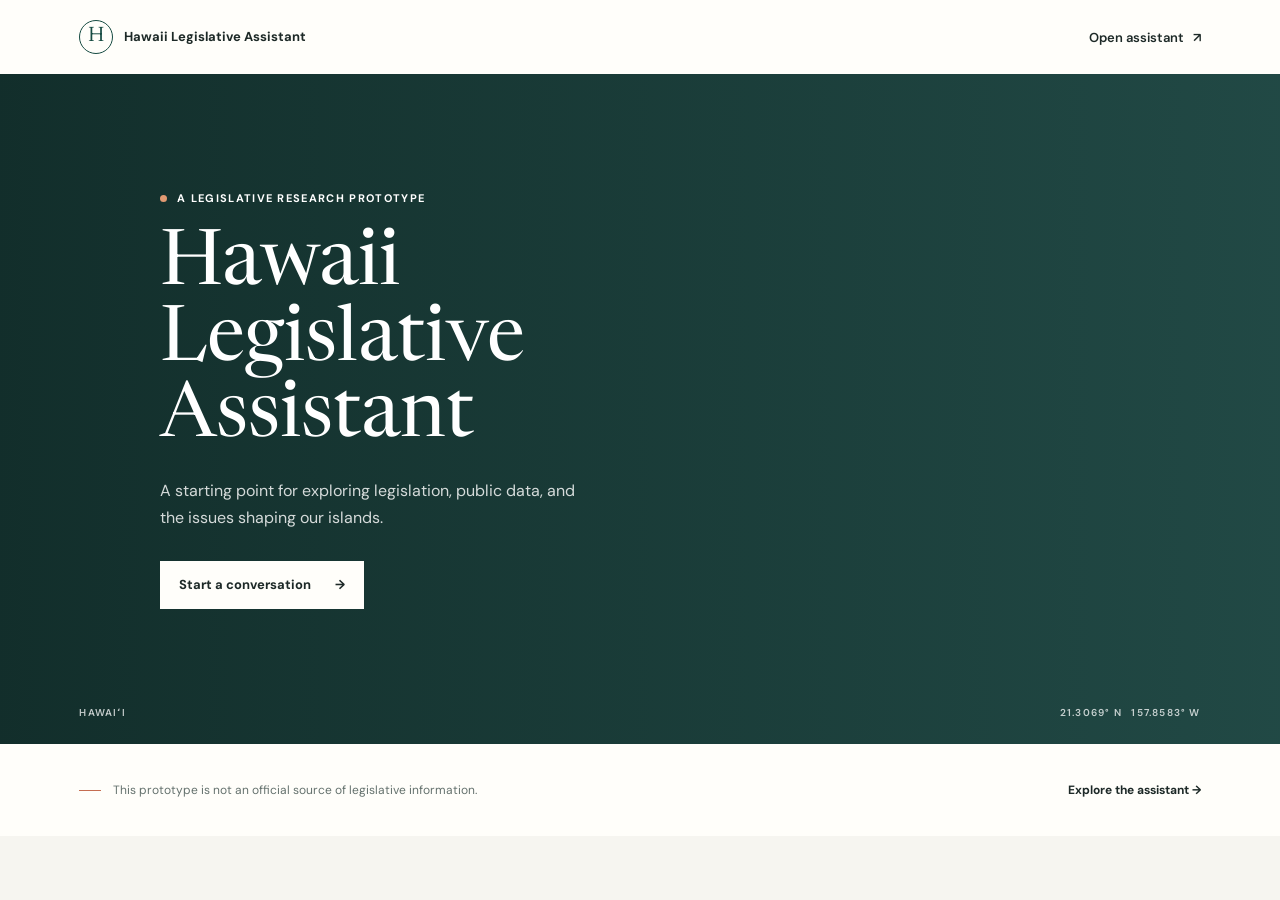
==== html/index.html @ 952ceb17 "first commit" ====
<!doctype html>
<html lang="en">
<head>
	<meta charset="utf-8">
	<meta name="viewport" content="width=device-width, initial-scale=1">
	<meta name="theme-color" content="#f6f5f0">
	<title>Hawaii Legislative Assistant</title>
	<link rel="preconnect" href="https://fonts.googleapis.com">
	<link rel="preconnect" href="https://fonts.gstatic.com" crossorigin>
	<link href="https://fonts.googleapis.com/css2?family=DM+Sans:wght@400;500;600;700&family=Newsreader:opsz,wght@6..72,400;6..72,500&display=swap" rel="stylesheet">
	<link rel="stylesheet" href="../css/site.css">
</head>
<body class="home-page">
	<header class="site-header">
		<a class="wordmark" href="index.html" aria-label="Hawaii Legislative Assistant home">
			<span class="wordmark-mark" aria-hidden="true">H</span>
			<span>Hawaii Legislative Assistant</span>
		</a>
		<a class="header-link" href="chat.html">Open assistant <span aria-hidden="true">&#8599;</span></a>
	</header>

	<main>
		<section class="home-hero" aria-labelledby="page-title">
			<div class="hero-image" role="img" aria-label="A calm view of the Pacific coastline"></div>
			<div class="hero-content">
				<p class="eyebrow"><span class="eyebrow-dot"></span> A legislative research prototype</p>
				<h1 id="page-title">Hawaii<br>Legislative Assistant</h1>
				<p class="hero-copy">A starting point for exploring legislation, public data, and the issues shaping our islands.</p>
				<a class="primary-link" href="chat.html">Start a conversation <span aria-hidden="true">&#8594;</span></a>
			</div>
			<div class="hero-caption"><span>HAWAI&#699;I</span><span>21.3069&deg; N &nbsp; 157.8583&deg; W</span></div>
		</section>

		<section class="home-note" aria-label="Prototype notice">
			<p><span class="note-rule" aria-hidden="true"></span>This prototype is not an official source of legislative information.</p>
			<a href="chat.html">Explore the assistant <span aria-hidden="true">&#8594;</span></a>
		</section>
	</main>

	<script src="../js/app.js" defer></script>
</body>
</html>
---- css/site.css ----
:root {
  color-scheme: light;
  --ink: #1d2927;
  --muted: #64716d;
  --paper: #f6f5f0;
  --paper-light: #fffefa;
  --line: #dedfd8;
  --forest: #164b42;
  --forest-deep: #103c35;
  --coral: #c56d51;
  --sans: "DM Sans", "Segoe UI", sans-serif;
  --serif: "Newsreader", Georgia, serif;
}

* { box-sizing: border-box; }

html, body { min-height: 100%; }

body {
  margin: 0;
  color: var(--ink);
  background: var(--paper);
  font-family: var(--sans);
  font-size: 15px;
  -webkit-font-smoothing: antialiased;
}

a { color: inherit; text-decoration: none; }
button, textarea { font: inherit; }
button { color: inherit; }

.site-header {
  height: 74px;
  padding: 0 6.2%;
  display: flex;
  align-items: center;
  justify-content: space-between;
  background: var(--paper-light);
}

.wordmark {
  display: inline-flex;
  align-items: center;
  gap: 11px;
  font-size: 13px;
  line-height: 1.25;
  font-weight: 700;
  letter-spacing: 0;
}

.wordmark-mark {
  width: 34px;
  height: 34px;
  display: grid;
  place-items: center;
  border: 1px solid var(--forest);
  border-radius: 50%;
  color: var(--forest);
  font-family: var(--serif);
  font-size: 21px;
  font-weight: 400;
}

.header-link, .home-link {
  display: inline-flex;
  align-items: center;
  gap: 9px;
  font-size: 13px;
  font-weight: 600;
}

.header-link:hover, .home-link:hover, .home-note a:hover { color: var(--coral); }

.home-hero {
  position: relative;
  min-height: min(670px, calc(100svh - 74px));
  overflow: hidden;
  display: flex;
  align-items: center;
  color: #fff;
  background: #244e4a;
}

.hero-image {
  position: absolute;
  inset: 0;
  background-image: linear-gradient(90deg, rgba(13, 37, 34, .78) 0%, rgba(13, 37, 34, .48) 45%, rgba(13, 37, 34, .12) 100%), url("https://images.unsplash.com/photo-1500375592092-40eb2168fd21?auto=format&fit=crop&w=2400&q=85");
  background-position: center;
  background-size: cover;
  transform: scale(1.015);
  animation: image-arrive 1.2s ease-out both;
}

.hero-content {
  position: relative;
  width: min(680px, 85%);
  margin-left: 12.5%;
  padding: 74px 0 92px;
  animation: content-arrive .7s .08s ease-out both;
}

.eyebrow {
  display: flex;
  align-items: center;
  gap: 10px;
  margin: 0 0 23px;
  color: inherit;
  font-size: 11px;
  font-weight: 700;
  letter-spacing: .12em;
  text-transform: uppercase;
}

.eyebrow-dot {
  width: 7px;
  height: 7px;
  flex: 0 0 7px;
  border-radius: 50%;
  background: #e19a72;
}

.home-hero h1 {
  margin: 0;
  font-family: var(--serif);
  font-size: clamp(52px, 6vw, 82px);
  font-weight: 400;
  line-height: .99;
}

.hero-copy {
  max-width: 430px;
  margin: 22px 0 30px;
  color: rgba(255,255,255,.82);
  font-size: 16px;
  line-height: 1.65;
}

.primary-link {
  min-height: 48px;
  padding: 0 19px;
  display: inline-flex;
  align-items: center;
  gap: 24px;
  color: var(--ink);
  background: #fffefa;
  font-size: 13px;
  font-weight: 700;
  transition: background .2s, color .2s, transform .2s;
}

.primary-link:hover { color: white; background: var(--forest); transform: translateY(-2px); }

.hero-caption {
  position: absolute;
  right: 6.2%;
  bottom: 25px;
  left: 6.2%;
  display: flex;
  justify-content: space-between;
  color: rgba(255,255,255,.75);
  font-size: 10px;
  font-weight: 600;
  letter-spacing: .12em;
}

.home-note {
  min-height: 92px;
  padding: 22px 6.2%;
  display: flex;
  align-items: center;
  justify-content: space-between;
  gap: 24px;
  background: var(--paper-light);
}

.home-note p, .home-note a { margin: 0; font-size: 12px; }
.home-note p { display: flex; align-items: center; gap: 12px; color: var(--muted); }
.note-rule { width: 22px; height: 1px; background: var(--coral); }
.home-note a { font-weight: 700; }

/* Chat layout */
.chat-shell { min-height: 100svh; display: flex; }

.chat-sidebar {
  width: 264px;
  min-width: 264px;
  padding: 24px 18px 20px;
  display: flex;
  flex-direction: column;
  border-right: 1px solid var(--line);
  background: #efeee8;
}

.sidebar-top { display: flex; align-items: center; justify-content: space-between; margin: 0 2px 32px; }
.sidebar-top .wordmark { font-size: 12px; }
.sidebar-top .wordmark-mark { width: 32px; height: 32px; }
.icon-button {
  width: 38px;
  height: 38px;
  padding: 0;
  display: grid;
  place-items: center;
  border: 1px solid transparent;
  background: transparent;
  cursor: pointer;
}
.icon-button:hover { border-color: var(--line); background: rgba(255,255,255,.55); }
.sidebar-close { display: none; font-size: 24px; }

.new-chat-button {
  min-height: 44px;
  padding: 0 12px;
  display: flex;
  align-items: center;
  gap: 10px;
  border: 1px solid #c9d1ca;
  border-radius: 3px;
  background: transparent;
  text-align: left;
  font-size: 13px;
  font-weight: 600;
  cursor: pointer;
}
.new-chat-button span { font-size: 19px; line-height: 1; }
.new-chat-button:hover { border-color: var(--forest); background: rgba(255,255,255,.55); }
.sidebar-label { margin: 34px 8px 11px; color: #79837e; font-size: 10px; font-weight: 700; letter-spacing: .1em; text-transform: uppercase; }
.conversation-list { display: grid; gap: 4px; }
.conversation-item {
  min-height: 39px;
  padding: 0 9px;
  display: flex;
  align-items: center;
  gap: 9px;
  border: 0;
  background: transparent;
  text-align: left;
  font-size: 12px;
  cursor: pointer;
}
.conversation-item:hover, .conversation-item.is-current { background: rgba(255,255,255,.68); }
.conversation-indicator { width: 6px; height: 6px; border-radius: 50%; background: var(--coral); }
.sidebar-bottom { margin-top: auto; padding: 16px 8px 0; border-top: 1px solid var(--line); }
.sidebar-bottom p, .sidebar-bottom a { margin: 0; color: var(--muted); font-size: 11px; }
.sidebar-bottom a { display: inline-block; margin-top: 9px; color: var(--forest); font-weight: 600; }

.chat-main { min-width: 0; flex: 1; display: flex; flex-direction: column; }
.chat-header {
  height: 68px;
  min-height: 68px;
  padding: 0 4.2%;
  display: flex;
  align-items: center;
  justify-content: space-between;
  border-bottom: 1px solid var(--line);
  background: var(--paper-light);
}
.chat-heading { display: flex; align-items: center; gap: 11px; margin-right: auto; margin-left: 8px; }
.chat-heading-title { font-size: 13px; font-weight: 700; }
.prototype-badge { padding: 4px 7px; border: 1px solid #e8cdbf; border-radius: 2px; color: #9c573e; font-size: 9px; font-weight: 700; letter-spacing: .04em; text-transform: uppercase; }
.home-link { font-size: 12px; }
.menu-toggle { display: none; }

.chat-content { width: min(920px, 100%); min-height: 0; flex: 1; margin: 0 auto; padding: 0 36px; display: flex; flex-direction: column; }
.conversation { min-height: 0; flex: 1; overflow-y: auto; padding: clamp(50px, 9vh, 105px) 0 36px; }
.welcome-state { max-width: 690px; margin: 0 auto; }
.welcome-state .eyebrow { margin-bottom: 14px; color: var(--forest); font-size: 10px; }
.welcome-state h1 { margin: 0; font-family: var(--serif); font-size: clamp(42px, 5vw, 60px); font-weight: 400; line-height: .99; }
.welcome-copy { max-width: 500px; margin: 17px 0 32px; color: var(--muted); font-size: 13px; line-height: 1.7; }
.prompt-grid { display: grid; grid-template-columns: repeat(3, minmax(0, 1fr)); gap: 10px; }
.prompt-card {
  position: relative;
  min-height: 119px;
  padding: 15px 28px 15px 14px;
  display: flex;
  flex-direction: column;
  align-items: flex-start;
  justify-content: space-between;
  gap: 12px;
  border: 1px solid var(--line);
  border-radius: 3px;
  background: rgba(255,254,250,.68);
  text-align: left;
  font-size: 12px;
  font-weight: 600;
  line-height: 1.45;
  cursor: pointer;
  transition: border-color .2s, background .2s, transform .2s;
}
.prompt-card:hover { border-color: #9baea5; background: white; transform: translateY(-2px); }
.prompt-category { color: #78837e; font-size: 9px; font-weight: 700; letter-spacing: .08em; }
.prompt-arrow { position: absolute; top: 13px; right: 13px; color: var(--forest); font-size: 13px; }

.message-list { max-width: 690px; margin: 0 auto; display: grid; gap: 20px; }
.message-list:empty { display: none; }
.message { display: flex; flex-direction: column; gap: 7px; animation: content-arrive .25s ease-out both; }
.message-user { align-items: flex-end; }
.message-role { color: var(--muted); font-size: 10px; font-weight: 700; letter-spacing: .06em; text-transform: uppercase; }
.message-text { max-width: min(82%, 580px); margin: 0; padding: 12px 15px; border: 1px solid var(--line); border-radius: 3px; background: var(--paper-light); font-size: 13px; line-height: 1.6; white-space: pre-wrap; overflow-wrap: anywhere; }
.message-user .message-text { border-color: var(--forest); color: white; background: var(--forest); }
.message-assistant .message-text { max-width: 100%; }

.composer { position: relative; margin: 0 auto 21px; width: 100%; max-width: 690px; padding: 10px 10px 33px 15px; border: 1px solid #cfd3cc; border-radius: 4px; background: var(--paper-light); box-shadow: 0 5px 20px rgba(32,48,42,.035); }
.composer:focus-within { border-color: #7e9c90; box-shadow: 0 0 0 2px rgba(22,75,66,.08); }
.composer textarea { width: 100%; min-height: 34px; max-height: 140px; padding: 7px 8px 6px 0; display: block; resize: none; border: 0; outline: 0; color: var(--ink); background: transparent; font-size: 13px; line-height: 1.55; }
.composer textarea::placeholder { color: #89918c; }
.send-button { position: absolute; right: 10px; bottom: 10px; width: 29px; height: 29px; display: grid; place-items: center; border: 0; border-radius: 3px; color: white; background: var(--forest); font-size: 19px; cursor: pointer; }
.send-button:hover { background: var(--forest-deep); }
.composer-note { position: absolute; right: 49px; bottom: 17px; left: 15px; margin: 0; color: #89918c; font-size: 9px; line-height: 1.3; }
.visually-hidden { position: absolute; width: 1px; height: 1px; padding: 0; margin: -1px; overflow: hidden; clip: rect(0,0,0,0); white-space: nowrap; border: 0; }
.sidebar-scrim { display: none; }

@keyframes image-arrive { from { opacity: .65; transform: scale(1.04); } to { opacity: 1; transform: scale(1.015); } }
@keyframes content-arrive { from { opacity: 0; transform: translateY(9px); } to { opacity: 1; transform: translateY(0); } }

@media (max-width: 760px) {
  .site-header { height: 64px; padding: 0 22px; }
  .home-hero { min-height: min(650px, calc(100svh - 64px)); }
  .hero-image { background-position: 58% center; }
  .hero-content { width: auto; margin-left: 8%; padding: 66px 0 82px; }
  .home-hero h1 { font-size: clamp(50px, 12vw, 70px); }
  .hero-copy { max-width: 360px; margin-right: 8%; font-size: 14px; }
  .hero-caption { right: 8%; left: 8%; font-size: 9px; }
  .home-note { align-items: flex-start; flex-direction: column; gap: 13px; padding: 20px 8%; }
  .chat-sidebar { position: fixed; z-index: 5; top: 0; bottom: 0; left: 0; width: min(300px, 84vw); min-width: 0; transform: translateX(-102%); transition: transform .22s ease; box-shadow: 12px 0 30px rgba(20,37,32,.08); }
  .chat-sidebar.is-open { transform: translateX(0); }
  .sidebar-close, .menu-toggle { display: grid; }
  .sidebar-scrim.is-visible { position: fixed; z-index: 4; inset: 0; display: block; background: rgba(21,35,31,.32); }
  .chat-header { height: 60px; min-height: 60px; padding: 0 14px; }
  .chat-heading { gap: 8px; margin-left: 4px; }
  .chat-heading-title { font-size: 12px; }
  .prototype-badge { font-size: 8px; }
  .home-link { font-size: 11px; }
  .chat-content { padding: 0 20px; }
  .conversation { padding-top: clamp(38px, 8vh, 70px); }
  .welcome-state h1 { font-size: 49px; }
  .welcome-copy { margin-bottom: 24px; }
  .prompt-grid { grid-template-columns: 1fr; gap: 7px; }
  .prompt-card { min-height: 64px; padding: 10px 34px 10px 12px; gap: 4px; }
  .prompt-arrow { top: 50%; transform: translateY(-50%); }
  .message-text { max-width: 92%; }
}

@media (max-width: 400px) {
  .wordmark { font-size: 11px; }
  .chat-heading-title { max-width: 130px; }
  .home-link { gap: 5px; }
  .chat-content { padding: 0 15px; }
  .welcome-state h1 { font-size: 44px; }
}

@media (prefers-reduced-motion: reduce) {
  *, *::before, *::after { scroll-behavior: auto !important; animation-duration: .01ms !important; animation-iteration-count: 1 !important; transition-duration: .01ms !important; }
}
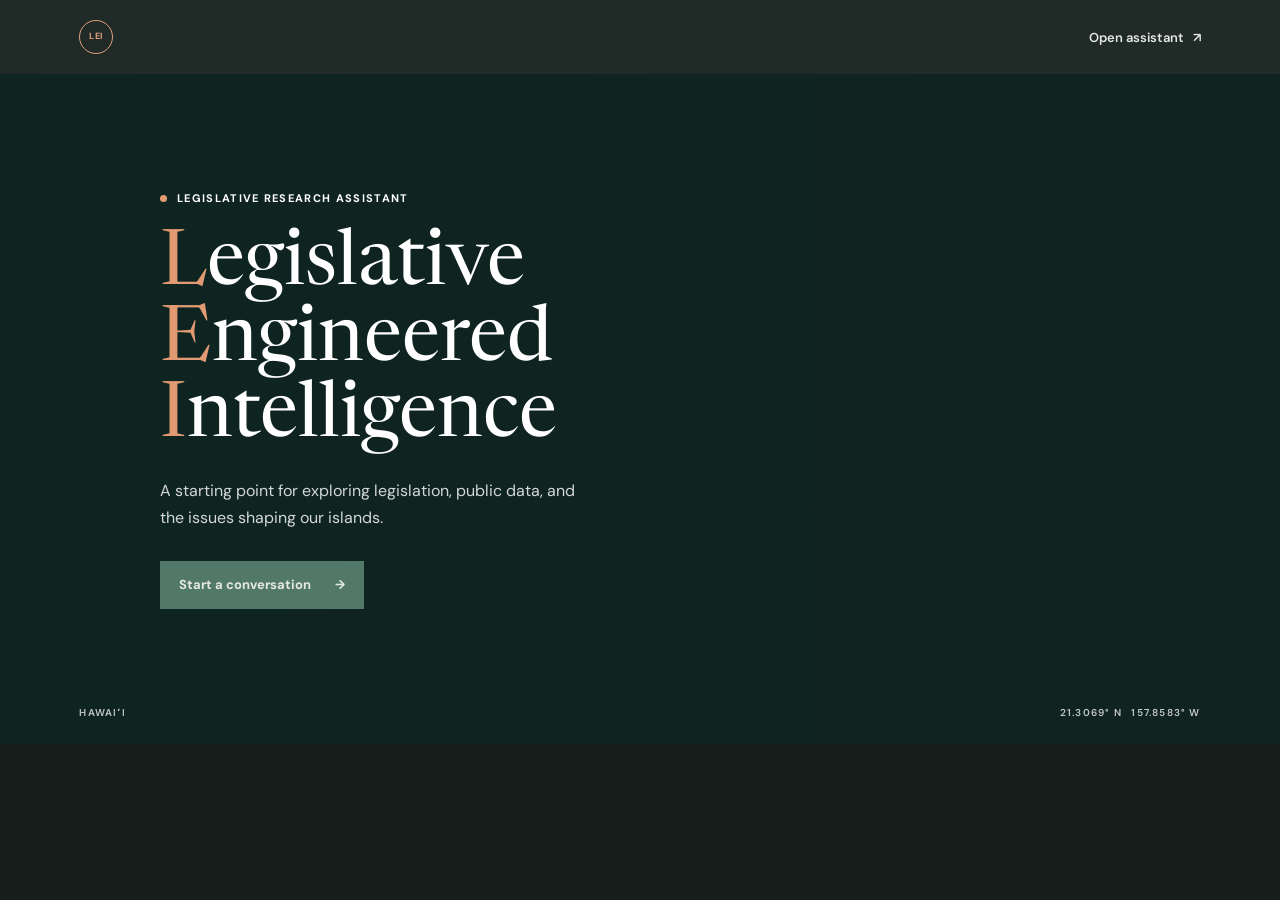
==== commit 8db85f1e: "fix" ====
--- a/html/index.html
+++ b/html/index.html
@@ -4,7 +4,7 @@
 	<meta charset="utf-8">
 	<meta name="viewport" content="width=device-width, initial-scale=1">
 	<meta name="theme-color" content="#f6f5f0">
-	<title>Hawaii Legislative Assistant</title>
+	<title>Hawai'i Legislative Assistant</title>
 	<link rel="preconnect" href="https://fonts.googleapis.com">
 	<link rel="preconnect" href="https://fonts.gstatic.com" crossorigin>
 	<link href="https://fonts.googleapis.com/css2?family=DM+Sans:wght@400;500;600;700&family=Newsreader:opsz,wght@6..72,400;6..72,500&display=swap" rel="stylesheet">
@@ -12,29 +12,24 @@
 </head>
 <body class="home-page">
 	<header class="site-header">
-		<a class="wordmark" href="index.html" aria-label="Hawaii Legislative Assistant home">
-			<span class="wordmark-mark" aria-hidden="true">H</span>
-			<span>Hawaii Legislative Assistant</span>
-		</a>
-		<a class="header-link" href="chat.html">Open assistant <span aria-hidden="true">&#8599;</span></a>
+		<span class="wordmark" role="img" aria-label="Legislative Engineered Intelligence">
+			<span class="wordmark-mark" aria-hidden="true">LEI</span>
+		</span>
+		<a class="header-link" href="https://leimodel.streamlit.app/" target="_blank" rel="noopener noreferrer">Open assistant <span aria-hidden="true">&#8599;</span></a>
 	</header>
 
 	<main>
 		<section class="home-hero" aria-labelledby="page-title">
 			<div class="hero-image" role="img" aria-label="A calm view of the Pacific coastline"></div>
 			<div class="hero-content">
-				<p class="eyebrow"><span class="eyebrow-dot"></span> A legislative research prototype</p>
-				<h1 id="page-title">Hawaii<br>Legislative Assistant</h1>
+				<p class="eyebrow"><span class="eyebrow-dot"></span> Legislative research assistant</p>
+				<h1 id="page-title"><span class="brand-initial">L</span>egislative<br><span class="brand-initial">E</span>ngineered <span class="brand-initial">I</span>ntelligence</h1>
 				<p class="hero-copy">A starting point for exploring legislation, public data, and the issues shaping our islands.</p>
-				<a class="primary-link" href="chat.html">Start a conversation <span aria-hidden="true">&#8594;</span></a>
+				<a class="primary-link" href="https://leimodel.streamlit.app/" target="_blank" rel="noopener noreferrer">Start a conversation <span aria-hidden="true">&#8594;</span></a>
 			</div>
 			<div class="hero-caption"><span>HAWAI&#699;I</span><span>21.3069&deg; N &nbsp; 157.8583&deg; W</span></div>
 		</section>
 
-		<section class="home-note" aria-label="Prototype notice">
-			<p><span class="note-rule" aria-hidden="true"></span>This prototype is not an official source of legislative information.</p>
-			<a href="chat.html">Explore the assistant <span aria-hidden="true">&#8594;</span></a>
-		</section>
 	</main>
 
 	<script src="../js/app.js" defer></script>
--- a/css/site.css
+++ b/css/site.css
@@ -1,13 +1,13 @@
 :root {
-  color-scheme: light;
-  --ink: #1d2927;
-  --muted: #64716d;
-  --paper: #f6f5f0;
-  --paper-light: #fffefa;
-  --line: #dedfd8;
-  --forest: #164b42;
-  --forest-deep: #103c35;
-  --coral: #c56d51;
+  color-scheme: dark;
+  --ink: #e5e9e3;
+  --muted: #aab5ae;
+  --paper: #171f1d;
+  --paper-light: #202a27;
+  --line: #3c4b44;
+  --forest: #527869;
+  --forest-deep: #3e6255;
+  --coral: #e2a083;
   --sans: "DM Sans", "Segoe UI", sans-serif;
   --serif: "Newsreader", Georgia, serif;
 }
@@ -48,17 +48,20 @@
   letter-spacing: 0;
 }
 
+.brand-initial { color: var(--coral); }
+
 .wordmark-mark {
   width: 34px;
   height: 34px;
   display: grid;
   place-items: center;
-  border: 1px solid var(--forest);
+  border: 1px solid var(--coral);
   border-radius: 50%;
-  color: var(--forest);
-  font-family: var(--serif);
-  font-size: 21px;
-  font-weight: 400;
+  color: var(--coral);
+  font-family: var(--sans);
+  font-size: 9px;
+  font-weight: 700;
+  letter-spacing: .03em;
 }
 
 .header-link, .home-link {
@@ -69,7 +72,7 @@
   font-weight: 600;
 }
 
-.header-link:hover, .home-link:hover, .home-note a:hover { color: var(--coral); }
+.header-link:hover, .home-link:hover { color: var(--coral); }
 
 .home-hero {
   position: relative;
@@ -78,13 +81,13 @@
   display: flex;
   align-items: center;
   color: #fff;
-  background: #244e4a;
+  background: var(--paper);
 }
 
 .hero-image {
   position: absolute;
   inset: 0;
-  background-image: linear-gradient(90deg, rgba(13, 37, 34, .78) 0%, rgba(13, 37, 34, .48) 45%, rgba(13, 37, 34, .12) 100%), url("https://images.unsplash.com/photo-1500375592092-40eb2168fd21?auto=format&fit=crop&w=2400&q=85");
+  background-image: linear-gradient(90deg, rgba(13, 37, 34, .9) 0%, rgba(13, 37, 34, .78) 45%, rgba(13, 37, 34, .62) 100%), url("https://images.unsplash.com/photo-1500375592092-40eb2168fd21?auto=format&fit=crop&w=2400&q=85");
   background-position: center;
   background-size: cover;
   transform: scale(1.015);
@@ -127,6 +130,8 @@
   line-height: .99;
 }
 
+.home-hero .brand-initial { color: #e19a72; }
+
 .hero-copy {
   max-width: 430px;
   margin: 22px 0 30px;
@@ -142,13 +147,13 @@
   align-items: center;
   gap: 24px;
   color: var(--ink);
-  background: #fffefa;
+  background: var(--forest);
   font-size: 13px;
   font-weight: 700;
   transition: background .2s, color .2s, transform .2s;
 }
 
-.primary-link:hover { color: white; background: var(--forest); transform: translateY(-2px); }
+.primary-link:hover { color: var(--ink); background: var(--forest-deep); transform: translateY(-2px); }
 
 .hero-caption {
   position: absolute;
@@ -162,21 +167,6 @@
   font-weight: 600;
   letter-spacing: .12em;
 }
-
-.home-note {
-  min-height: 92px;
-  padding: 22px 6.2%;
-  display: flex;
-  align-items: center;
-  justify-content: space-between;
-  gap: 24px;
-  background: var(--paper-light);
-}
-
-.home-note p, .home-note a { margin: 0; font-size: 12px; }
-.home-note p { display: flex; align-items: center; gap: 12px; color: var(--muted); }
-.note-rule { width: 22px; height: 1px; background: var(--coral); }
-.home-note a { font-weight: 700; }
 
 /* Chat layout */
 .chat-shell { min-height: 100svh; display: flex; }
